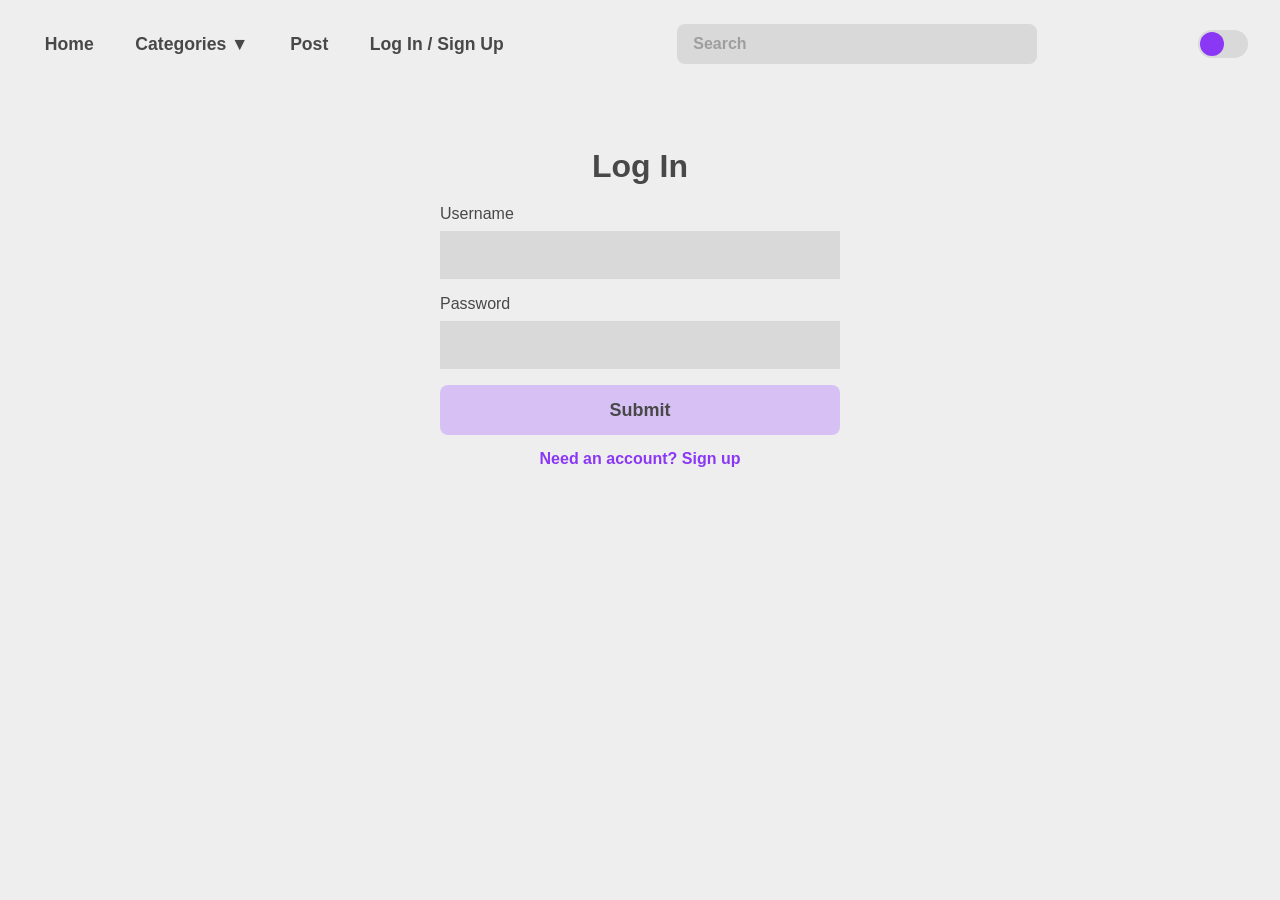
==== account.html @ 222ca173 "Updated so there is an account page and not a placeholder" ====
<!DOCTYPE html>
<html lang="en">
<head>
    <meta charset="UTF-8">
    <meta name="viewport" content="width=device-width, initial-scale=1.0">
    <title>Account - Craigslist</title>
    <link rel="stylesheet" href="css/styles.css">
    <link rel="stylesheet" href="css/form.css">
</head>
<body>
    <script>
        if (localStorage.getItem('theme') === 'dark') {
            document.body.classList.add('dark-mode');
        }
    </script>
    <div data-include="components/header.html"></div>

    <main class="listing-page" style="max-width: 400px; margin-top: 60px;">
        
        <div id="auth-section">
            <h1 id="auth-title" style="text-align: center;">Log In</h1>
            <form id="auth-form">
                <div class="form-group">
                    <label for="username">Username</label>
                    <input type="text" id="username" required>
                </div>
                <div class="form-group">
                    <label for="password">Password</label>
                    <input type="password" id="password" required>
                </div>
                <div class="form-actions" style="flex-direction: column; gap: 15px; margin-top: 10px;">
                    <button type="submit" class="post-btn" style="width: 100%;">Submit</button>
                    <a href="#" id="toggle-auth" style="color: var(--logo-color); font-weight: bold; text-decoration: none; text-align: center;">Need an account? Sign up</a>
                </div>
                <p id="auth-message" style="color: #ff4444; margin-top: 15px; text-align: center; font-weight: bold;"></p>
            </form>
        </div>

        <div id="dashboard-section" style="display: none; text-align: center;">
            <h1 style="margin-bottom: 10px;">Welcome, <span id="display-username" style="color: var(--logo-color);"></span>!</h1>
            <p style="margin-bottom: 30px;">You are currently logged in.</p>
            <div class="form-actions" style="justify-content: center; gap: 20px;">
                <a href="index.html" class="post-btn" style="text-decoration: none;">Return Home</a>
                <button id="logout-btn" class="cancel-btn">Log Out</button>
            </div>
        </div>

    </main>

    <script src="js/HTMLInclude.min.js"></script>
    <script src="js/script.js"></script>
</body>
</html>
---- css/styles.css ----
:root {
--background-color: #EEEEEE;
--secondary-color: #D9D9D9;
--text-color: #484848;
--sidebar-color: #D4D4D4;
--highlight: #D7C1F4;
--image-placehold: #787878;
--logo-color: #8A38F5;
--results-color: #B9B9B9;
}

body.dark-mode {
--background-color: #353535;
--secondary-color: #595959;
--text-color: #D9D9D9;
--sidebar-color: #686868;
--highlight: #79678F;
--image-placehold: #838383;
--logo-color: #8A38F5;
--results-color: #4C4C4C;
}

*{
box-sizing: border-box;
margin: 0;
padding: 0;
font-family: sans-serif;
}

body {
background-color: var(--background-color);
color: var(--text-color);
min-height: 100vh;
display: flex;
flex-direction: column;
transition: background-color 0.3s ease, color 0.3s ease;
}

header {
display: flex;
justify-content: space-between;
align-items: center;
padding: 1.5rem 2rem;
position: relative;
}

.hamburger {
display: flex;
flex-direction: column;
gap: 5px;
background: none;
border: none;
cursor: pointer;
z-index: 100;
}

.hamburger span {
width: 25px;
height: 3px;
background-color: var(--logo-color);
border-radius: 2px;
}

.nav-menu {
display: none;
position: absolute;
top: 70px;
left: 2rem;
background-color: var(--secondary-color);
padding: 1.5rem;
border-radius: 8px;
box-shadow: 0 4px 6px rgba(0,0,0,0.1);
z-index: 99;
}

.nav-menu.active {
display: block;
}

.nav-menu > ul {
list-style: none;
display: flex;
flex-direction: column;
gap: 1rem;
}

.nav-menu a {
text-decoration: none;
color: var(--text-color);
font-weight: bold;
font-size: 1.1rem;
padding: 0.5rem 0.8rem;
border-radius: 6px;
transition: background-color 0.2s ease, color 0.2s ease;
display: inline-block;
}

.nav-menu a:hover {
background-color: var(--highlight);
}

.theme-toggle {
display: flex;
align-items: center;
}

.theme-switch {
display: none;
}

.switch-label {
width: 50px;
height: 28px;
background-color: var(--secondary-color);
border-radius: 14px;
position: relative;
cursor: pointer;
display: flex;
align-items: center;
padding: 2px;
}

.switch-label::after {
content: "";
width: 24px;
height: 24px;
background-color: var(--logo-color);
border-radius: 50%;
position: absolute;
left: 2px;
transition: transform 0.3s ease;
}

.theme-switch:checked + .switch-label::after {
transform: translateX(22px);
}

.center-content {
flex: 1;
display: flex;
flex-direction: column;
align-items: center;
justify-content: center;
padding: 2rem;
max-width: 600px;
margin: 0 auto;
width: 100%;
}

.logo-container {
display: flex;
align-items: center;
gap: 1rem;
margin-bottom: 2rem;
}

.peace-icon {
width: 90px;
height: 90px;
}

.logo-text {
color: var(--logo-color);
font-size: 4rem;
font-family: Georgia, serif;
font-weight: normal;
letter-spacing: 1px;
}

.search-container {
position: relative;
width: 100%;
margin-bottom: 1.5rem;
}

.search-input {
width: 100%;
padding: 1.2rem;
border: none;
border-radius: 8px;
background-color: var(--secondary-color);
color: var(--text-color);
font-size: 1.2rem;
font-weight: bold;
}

.search-input::placeholder {
color: var(--text-color);
opacity: 0.4;
}

.search-input:focus::placeholder {
color: transparent;
}

.dropdown-menu {
display: none;
position: absolute;
top: 100%;
left: 0;
width: 100%;
background-color: var(--secondary-color);
border-radius: 8px;
box-shadow: 0 8px 16px rgba(0,0,0,0.2);
list-style: none;
margin-top: 0.5rem;
overflow: hidden;
z-index: 10;
}

.dropdown-menu.active {
display: block;
}

.nav-dropdown-container {
position: relative;
}

.nav-menu .dropdown-menu {
position: relative;
box-shadow: none;
background-color: var(--background-color);
margin-top: 0.8rem;
width: 100%;
border-radius: 4px;
}

.categories-list {
max-height: 250px;
overflow-y: auto;
}

.nav-menu .categories-list li {
padding: 0;
}

.nav-menu .categories-list li a {
display: block;
padding: 1rem 1.2rem;
font-size: inherit;
border-radius: 0;
}

.nav-menu .categories-list li a:hover {
background-color: transparent;
}

.dropdown-menu li {
padding: 1rem 1.2rem;
cursor: pointer;
color: var(--text-color);
border-bottom: 1px solid var(--background-color);
font-weight: bold;
transition: background-color 0.2s ease;
font-size: 0.95rem;
}

.dropdown-menu li:hover {
background-color: var(--highlight);
}

.dropdown-menu li:last-child {
border-bottom: none;
}

.action-buttons {
display: flex;
flex-direction: column;
align-items: center;
gap: 1rem;
width: 100%;
}

.btn {
background-color: var(--secondary-color);
color: var(--text-color);
border: none;
padding: 1rem 2rem;
border-radius: 8px;
font-size: 1.2rem;
font-weight: bold;
cursor: pointer;
width: auto;
min-width: 200px;
transition: background-color 0.3s ease, color 0.3s ease, transform 0.1s ease;
}

.btn:hover {
background-color: var(--highlight);
color: var(--text-color);
transform: translateY(-2px);
}


.listing-header {
gap: 1rem;
padding: 1rem 1.25rem;
border-bottom: 1px solid var(--secondary-color);
}

.header-left {
display: flex;
align-items: center;
gap: 0.85rem;
}

.brand-link {
display: flex;
align-items: center;
gap: 0.5rem;
text-decoration: none;
}

.peace-icon-sm {
width: 42px;
height: 42px;
flex-shrink: 0;
}

.brand-text-mobile {
color: var(--logo-color);
font-family: Georgia, serif;
font-size: 1.35rem;
}

.brand-text-desktop {
display: none;
color: var(--logo-color);
font-weight: bold;
font-size: 1.8rem;
letter-spacing: 1px;
}

.header-search {
display: none;
margin: 0 1rem;
max-width: 360px;
flex: 1;
}

body.has-hero-search .header-search {
display: none !important;
}

.header-search .search-input {
padding: 0.7rem 1rem;
font-size: 1rem;
}

.listing-container {
width: 100%;
max-width: 1040px;
margin: 0 auto;
padding: 1rem 1.25rem 3rem;
}

.breadcrumb {
font-size: 0.9rem;
margin-bottom: 1rem;
display: flex;
flex-wrap: wrap;
gap: 0.4rem;
align-items: center;
}

.breadcrumb a {
color: var(--text-color);
text-decoration: none;
opacity: 0.85;
}

.breadcrumb a:hover {
text-decoration: underline;
color: var(--text-color);
}

.mobile-title-row {
display: flex;
align-items: center;
gap: 0.85rem;
margin-bottom: 1rem;
}

.btn-reply {
background-color: var(--secondary-color);
color: var(--text-color);
border: none;
border-top: 3px solid var(--image-placehold);
padding: 0.45rem 1.1rem;
font-family: Georgia, serif;
font-size: 0.95rem;
cursor: pointer;
border-radius: 4px;
flex-shrink: 0;
transition: background-color 0.2s ease;
}

.btn-reply:hover {
background-color: var(--highlight);
}

.listing-title-mobile {
font-family: Georgia, serif;
font-size: 1.35rem;
font-weight: bold;
color: var(--text-color);
line-height: 1.2;
}

.listing-title-desktop {
display: none;
}

.listing-grid {
display: flex;
flex-direction: column;
gap: 1.25rem;
}

.gallery-frame {
width: 100%;
background-color: transparent;
}

.main-image-wrapper {
width: 100%;
aspect-ratio: 1 / 1;
background-color: var(--image-placehold);
border-radius: 4px;
overflow: hidden;
}

.main-image-wrapper img {
width: 100%;
height: 100%;
object-fit: cover;
display: block;
}

.gallery-dots {
display: none;
justify-content: center;
gap: 0.5rem;
padding-top: 0.85rem;
}

.dot {
width: 10px;
height: 10px;
border-radius: 50%;
border: none;
background-color: var(--image-placehold);
opacity: 0.45;
cursor: pointer;
transition: opacity 0.2s ease, transform 0.2s ease;
}

.dot.active {
opacity: 1;
background-color: var(--text-color);
transform: scale(1.2);
}

.thumbnail-row {
display: flex;
gap: 0.75rem;
margin-top: 0.75rem;
overflow-x: auto;
}

.thumbnail-btn {
width: 68px;
height: 68px;
padding: 0;
border: 2px solid transparent;
border-radius: 4px;
overflow: hidden;
cursor: pointer;
background-color: var(--image-placehold);
flex-shrink: 0;
transition: border-color 0.2s ease, transform 0.15s ease;
}

.thumbnail-btn.active,
.thumbnail-btn:hover {
border-color: var(--logo-color);
transform: translateY(-2px);
}

.thumbnail-btn img {
width: 100%;
height: 100%;
object-fit: cover;
display: block;
}

.details-column {
display: flex;
flex-direction: column;
gap: 1rem;
}

.post-meta-block {
display: flex;
flex-direction: column;
gap: 0.65rem;
}

.meta-subtitle {
font-weight: bold;
font-size: 1rem;
line-height: 1.4;
}

.meta-badges {
display: flex;
flex-wrap: wrap;
gap: 0.375rem;
}

.badge {
display: inline-flex;
align-items: center;
gap: 0.35rem;
background-color: color-mix(in srgb, var(--secondary-color) 12%, transparent);
color: var(--text-color);
border: 1px solid color-mix(in srgb, var(--secondary-color) 30%, transparent 70%);
padding: 0.15rem 0.5rem;
border-radius: 999px;
font-size: 0.5rem;
font-weight: 600;
line-height: 1.2;
cursor: default;
user-select: none;
}

.desktop-actions {
display: none;
}

.reply-panel {
background-color: var(--secondary-color);
padding: 1rem 1.25rem;
border-radius: 8px;
border-left: 4px solid var(--logo-color);
display: flex;
flex-direction: column;
gap: 0.4rem;
}

.reply-panel[hidden] {
display: none;
}

.reply-panel a {
color: var(--logo-color);
font-weight: bold;
}

/* Results Page and Grid Setup */
.results-page {
width: 100%;
max-width: 1040px;
margin: 0 auto;
padding: 1rem 1.25rem 3rem;
}

.item-listings {
list-style: none;
display: grid;
grid-template-columns: repeat(2, 1fr); /* 2 Columns on mobile */
gap: 1.5rem 0.75rem;
}

.item {
display: flex;
flex-direction: column;
align-items: flex-start;
gap: 0.5rem;
background-color: transparent;
border: none;
padding: 0;
cursor: pointer;
transition: transform 0.2s ease;
}

.item:hover {
transform: translateY(-2px);
}

.item-image-wrapper {
width: 100%;
aspect-ratio: 1 / 1;
border-radius: 8px;
overflow: hidden;
background-color: var(--secondary-color);
}

.item-image-wrapper img {
width: 100%;
height: 100%;
object-fit: cover;
display: block;
}

.item-info, .item-details {
display: flex;
flex-direction: column;
align-items: flex-start;
text-align: left;
gap: 2px;
padding: 0 0.25rem;
width: 100%;
}

.price, .item-info .price {
font-weight: 800;
font-size: 1.1rem;
color: var(--text-color);
}

.item-title, .item-info .item-title {
font-size: 0.95rem;
font-weight: 600;
color: var(--text-color);
display: -webkit-box;
line-clamp: 2;
-webkit-line-clamp: 2;
-webkit-box-orient: vertical;
overflow: hidden;
text-overflow: ellipsis;
line-height: 1.3;
}

.item-desc {
font-size: 0.85rem;
color: #666666;
}

.item-location, .item-info .item-location {
font-size: 0.8rem;
color: var(--text-color);
opacity: 0.75;
}

/* Auto-complete Dropdown row styling */
.dropdown-item-row {
display: flex;
justify-content: space-between;
align-items: center;
gap: 0.75rem;
}

.dropdown-item-main {
display: flex;
flex-direction: column;
gap: 2px;
}

.dropdown-item-category {
font-size: 0.75rem;
opacity: 0.75;
font-weight: normal;
}

.dropdown-item-price {
color: var(--logo-color);
font-weight: 800;
font-size: 0.9rem;
flex-shrink: 0;
}

.no-results-message {
padding: 1.5rem;
background-color: var(--secondary-color);
border-radius: 8px;
text-align: center;
font-weight: bold;
margin-top: 1rem;
}

/* Loading State Overlay */
.loading-overlay {
position: fixed;
top: 0;
left: 0;
width: 100%;
height: 100%;
background-color: rgba(0, 0, 0, 0.3);
display: flex;
justify-content: center;
align-items: center;
z-index: 1000;
animation: loadingFade 0.2s ease;
}

.loading-box {
background-color: var(--background-color);
color: var(--text-color);
padding: 30px 40px;
border-radius: 8px;
text-align: center;
}

.loading-spinner {
width: 40px;
height: 40px;
border: 4px solid var(--secondary-color);
border-top: 4px solid var(--logo-color);
border-radius: 50%;
margin: 0 auto 15px;
animation: loadingSpin 0.8s linear infinite;
}

.remove-img-btn {
    position: absolute;
    top: -6px;
    right: -6px;
    background-color: var(--image-placehold); 
    color: white;
    border: none;
    border-radius: 50%;
    width: 22px;
    height: 22px;
    cursor: pointer;
    font-size: 12px;
    font-weight: bold;
    display: flex;
    align-items: center;
    justify-content: center;
    box-shadow: 0 2px 4px rgba(0,0,0,0.2);
    transition: background-color 0.2s ease, transform 0.2s ease;
    z-index: 5;
}

.remove-img-btn:hover {
    background-color: #ff4444; 
    transform: scale(1.1);
}


@keyframes loadingSpin {
from { transform: rotate(0deg); }
to { transform: rotate(360deg); }
}

@keyframes loadingFade {
from { opacity: 0; }
to { opacity: 1; }
}

.post-btn:disabled {
opacity: 0.6;
cursor: wait;
}

@media (prefers-reduced-motion: reduce) {
.loading-overlay,
.loading-spinner {
animation: none;
}
}

/* Desktop Media Queries */
@media (min-width: 768px) {
.hamburger { display: none; }

.nav-menu {
    display: block;
    position: static;
    background: none;
    box-shadow: none;
    padding: 0;
}

.nav-menu > ul {
    flex-direction: row;
    gap: 1rem; 
    align-items: center;
}

.nav-menu .dropdown-menu {
    position: absolute;
    width: 220px;
    box-shadow: 0 8px 16px rgba(0,0,0,0.2);
    background-color: var(--secondary-color);
}

.action-buttons {
    flex-direction: row;
    justify-content: center;
}

.btn {
    width: auto;
}

.listing-header { padding: 1.25rem 2rem; }
.brand-text-mobile { display: none; }
.brand-text-desktop { display: inline; }
.header-search { display: block; }
.mobile-title-row { display: none; }

.listing-grid {
    display: grid;
    grid-template-columns: minmax(280px, 380px) 1fr;
    gap: 2.5rem;
    align-items: start;
}

.gallery-frame {
    background-color: var(--secondary-color);
    padding: 1.5rem 1.5rem 1rem;
    border-radius: 4px;
}

.gallery-dots { display: flex; }

.listing-title-desktop {
    display: block;
    font-family: sans-serif;
    font-size: 2.75rem;
    font-weight: 800;
    line-height: 1.08;
    color: var(--text-color);
    margin-bottom: 0.25rem;
}

.listing-description {
    font-family: sans-serif;
    font-weight: 450;
    font-size: 1rem;
    max-width: 540px;
}

.desktop-actions {
    display: flex;
    gap: 1rem;
    margin-top: 0.5rem;
    max-width: 420px;
}

.desktop-actions .btn {
    width: auto;
    flex: 1;
    padding: 0.85rem 1.25rem;
    font-size: 1rem;
}

.btn-primary-reply { background-color: var(--highlight); }
.btn-secondary.saved { background-color: var(--highlight); }

.item-listings {
    grid-template-columns: repeat(auto-fill, minmax(200px, 1fr));
    gap: 2rem 1.5rem;
}


}
---- css/form.css ----
/* Create Listing Page */

.listing-header {
    display: flex;
    align-items: center;
    gap: 20px;
    padding: 20px 30px;
}

/* Craigslist Logo */

.listing-logo {
    display: flex;
    align-items: center;
    gap: 5px;
    color: var(--logo-color);
    text-decoration: none;
    font-size: 30px;
    font-weight: bold;
    flex-shrink: 0;
}

.listing-logo .peace-icon {
    width: 55px;
    height: 55px;
}

/* Header Search */

.listing-search {
    flex: 1;
    min-width: 0;
    width: auto;
    margin-bottom: 0;
}

.listing-search .search-input {
    width: 100%;
    padding: 16px;
    font-size: 18px;
}

/* Main Form */

.listing-page {
    width: calc(100% - 32px);
    max-width: 560px;
    margin: 45px auto;
    padding-bottom: 40px;
}

.listing-page h1 {
    font-size: 32px;
    margin-bottom: 20px;
    font-weight: bold;
}

/* Form Fields */

.form-group {
    display: flex;
    flex-direction: column;
    gap: 8px;
    margin-bottom: 16px;
}

.form-group label {
    font-size: 16px;
}

.form-group input,
.form-group select,
.form-group textarea {
    width: 100%;
    min-width: 0;
    padding: 15px 12px;
    border: none;
    border-radius: 0;
    background-color: var(--secondary-color);
    color: var(--text-color);
    font-family: inherit;
    font-size: 16px;
}

.form-group input::placeholder,
.form-group textarea::placeholder {
    color: var(--text-color);
    opacity: 0.8;
}

.form-group textarea {
    min-height: 120px;
    resize: vertical;
}

/* Category and Price */

.form-row {
    display: flex;
    gap: 20px;
}

.form-row .form-group {
    flex: 1;
    min-width: 0;
}

/* Add Photos */

.photo-container {
    display: flex;
    gap: 12px;
    flex-wrap: wrap;
}

.photo-box {
    width: 85px;
    height: 85px;
    display: flex;
    justify-content: center;
    align-items: center;
    background-color: var(--secondary-color);
    border: 1px solid var(--text-color);
    border-radius: 6px;
    font-size: 26px;
    font-weight: bold;
    cursor: pointer;
}

.photo-box:hover {
    background-color: var(--highlight);
}

/* Cancel and Post Listing Buttons */

.form-actions {
    display: flex;
    justify-content: space-between;
    align-items: center;
    gap: 20px;
    margin-top: 24px;
}

.cancel-btn,
.post-btn {
    display: flex;
    justify-content: center;
    align-items: center;
    min-height: 50px;
    min-width: 145px;
    padding: 12px 20px;
    border: none;
    border-radius: 8px;
    font-size: 18px;
    font-weight: bold;
    text-decoration: none;
    cursor: pointer;
    transition: background-color 0.2s ease,
                transform 0.2s ease;
}

.cancel-btn {
    background-color: var(--image-placehold);
    color: white;
}

.post-btn {
    background-color: var(--highlight);
    color: var(--text-color);
}

.cancel-btn:hover,
.post-btn:hover {
    filter: brightness(0.9);
    transform: translateY(-2px);
}

.cancel-btn:active,
.post-btn:active {
    transform: scale(0.97);
}

#form-message {
    margin-top: 18px;
    color: var(--logo-color);
    font-weight: bold;
}

#photo-message {
    font-size: 14px;
}

/* Active Navigation Link */

.listing-header .nav-menu a[aria-current="page"] {
    background-color: var(--highlight);
}

/* Mobile Layout */

@media (max-width: 959px) {

    .listing-header {
        flex-wrap: wrap;
        gap: 12px;
        padding: 16px;
    }

    .listing-header .hamburger {
        display: flex;
    }

    .listing-header .nav-menu {
        display: none;
        position: absolute;
        top: 75px;
        left: 16px;
        padding: 16px;
        background-color: var(--secondary-color);
    }

    .listing-header .nav-menu.active {
        display: block;
    }

    .listing-header .nav-menu > ul {
        flex-direction: column;
        align-items: flex-start;
    }

    .listing-logo {
        margin-right: auto;
        font-size: 26px;
    }

    .listing-logo .peace-icon {
        width: 42px;
        height: 42px;
    }

    .listing-search {
        order: 5;
        flex: 0 0 100%;
    }

    .listing-page {
        margin-top: 24px;
    }

    .listing-page h1 {
        font-size: 26px;
    }

    .form-row {
        flex-direction: column;
        gap: 0;
    }

    .cancel-btn,
    .post-btn {
        min-width: 0;
        flex: 1;
        font-size: 16px;
    }

    .photo-box {
        width: 75px;
        height: 75px;
    }
}
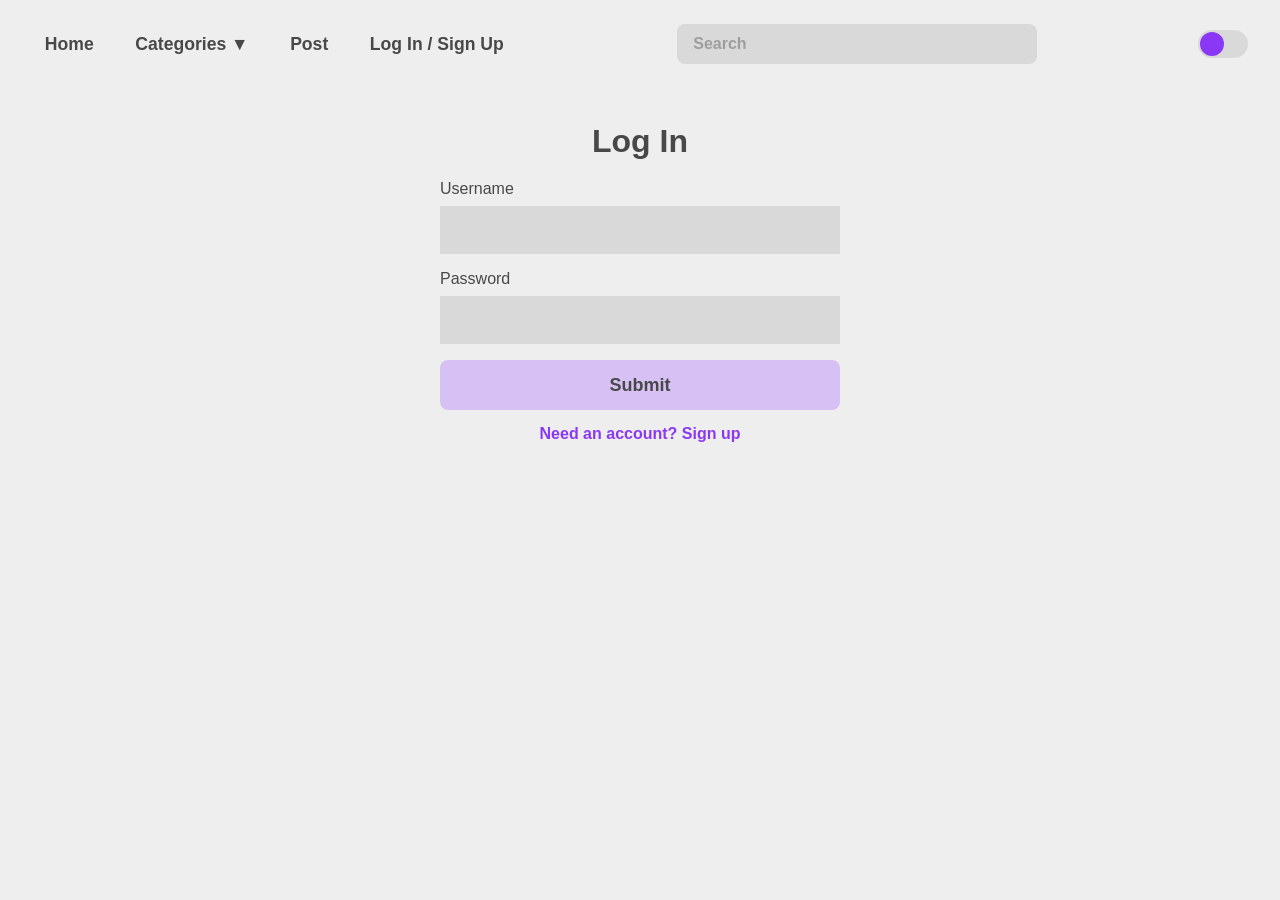
==== commit be0994d7: "Account details section" ====
--- a/account.html
+++ b/account.html
@@ -15,7 +15,7 @@
     </script>
     <div data-include="components/header.html"></div>
 
-    <main class="listing-page" style="max-width: 400px; margin-top: 60px;">
+    <main class="listing-page account-page">
         
         <div id="auth-section">
             <h1 id="auth-title" style="text-align: center;">Log In</h1>
@@ -36,14 +36,116 @@
             </form>
         </div>
 
-        <div id="dashboard-section" style="display: none; text-align: center;">
-            <h1 style="margin-bottom: 10px;">Welcome, <span id="display-username" style="color: var(--logo-color);"></span>!</h1>
-            <p style="margin-bottom: 30px;">You are currently logged in.</p>
-            <div class="form-actions" style="justify-content: center; gap: 20px;">
-                <a href="index.html" class="post-btn" style="text-decoration: none;">Return Home</a>
-                <button id="logout-btn" class="cancel-btn">Log Out</button>
-            </div>
+<!-- Account Dashboard -->
+<div id="dashboard-section" style="display: none;">
+
+    <div class="account-heading">
+        <h1>My Account</h1>
+        <p>Welcome, <span id="display-username"></span>!</p>
+    </div>
+
+    <div class="account-layout">
+
+        <!-- Account Menu -->
+        <nav class="account-menu" aria-label="Account menu">
+            <button type="button" class="account-tab active"
+                data-panel="listings-panel">My Listings</button>
+
+            <button type="button" class="account-tab"
+                data-panel="favorites-panel">Favorites</button>
+
+            <button type="button" class="account-tab"
+                data-panel="details-panel">Account Details</button>
+
+            <button type="button" class="account-tab"
+                data-panel="settings-panel">Settings</button>
+
+            <a href="formPage.html" class="account-link">
+                + Create Listing
+            </a>
+
+            <button type="button" id="logout-btn"
+                class="account-tab">Log Out</button>
+        </nav>
+
+        <!-- Right Side of the Account Page -->
+        <div class="account-content">
+
+            <!-- My Listings -->
+            <section id="listings-panel" class="account-panel">
+                <h2>My Listings</h2>
+                <p>View the items you have posted.</p>
+                <div id="my-listings"></div>
+            </section>
+
+            <!-- Favorites -->
+            <section id="favorites-panel" class="account-panel" hidden>
+                <h2>Favorites</h2>
+                <p>Items you have saved for later.</p>
+                <div id="my-favorites"></div>
+            </section>
+
+            <!-- Account Details -->
+            <section id="details-panel" class="account-panel" hidden>
+                <h2>Account Details</h2>
+                <p>Update your account information below.</p>
+
+                <!-- We check these fields with JavaScript -->
+                <form id="account-details-form" novalidate>
+
+                    <div class="form-group">
+                        <label for="profile-name">Full Name *</label>
+                        <input type="text" id="profile-name"
+                            placeholder="Enter your full name"
+                            aria-describedby="profile-name-feedback"
+                            required>
+                        <p id="profile-name-feedback"
+                            class="account-feedback"></p>
+                    </div>
+
+                    <div class="form-group">
+                        <label for="profile-email">Email *</label>
+                        <input type="email" id="profile-email"
+                            placeholder="name@example.com"
+                            aria-describedby="profile-email-feedback"
+                            required>
+                        <p id="profile-email-feedback"
+                            class="account-feedback"></p>
+                    </div>
+
+                    <div class="form-group">
+                        <label for="profile-phone">Phone Number *</label>
+                        <input type="tel" id="profile-phone"
+                            placeholder="555-123-4567"
+                            aria-describedby="profile-phone-feedback"
+                            required>
+                        <p id="profile-phone-feedback"
+                            class="account-feedback"></p>
+                    </div>
+
+                    <button type="submit" class="post-btn">
+                        Save Changes
+                    </button>
+
+                    <p id="details-message" role="status"></p>
+                </form>
+            </section>
+
+            <!-- Settings -->
+            <section id="settings-panel" class="account-panel" hidden>
+                <h2>Settings</h2>
+                <p>Change how the website looks.</p>
+
+                <label class="account-setting-label">
+                    <input type="checkbox" id="account-dark-mode">
+                    Enable Dark Mode
+                </label>
+            </section>
+
         </div>
+    </div>
+</div>
+
 
     </main>
 
--- a/css/form.css
+++ b/css/form.css
@@ -269,3 +269,192 @@
         height: 75px;
     }
 }
+
+
+/* Account Dashboard */
+
+.account-page {
+    max-width: 1000px;
+    width: calc(100% - 32px);
+    margin: 35px auto;
+}
+
+/* Keep the login form smaller */
+#auth-section {
+    max-width: 400px;
+    margin: 0 auto;
+}
+
+.account-heading {
+    margin-bottom: 25px;
+}
+
+.account-heading p {
+    margin-top: 8px;
+}
+
+/* Account menu on the left */
+.account-layout {
+    display: grid;
+    grid-template-columns: 220px minmax(0, 1fr);
+    gap: 25px;
+}
+
+.account-menu {
+    display: flex;
+    flex-direction: column;
+    gap: 10px;
+}
+
+.account-tab,
+.account-link {
+    width: 100%;
+    padding: 15px;
+    background-color: var(--secondary-color);
+    color: var(--text-color);
+    border: none;
+    border-radius: 8px;
+    text-align: left;
+    text-decoration: none;
+    font-size: 16px;
+    cursor: pointer;
+    transition: background-color 0.2s ease;
+}
+
+.account-tab:hover,
+.account-link:hover,
+.account-tab.active {
+    background-color: var(--highlight);
+}
+
+/* Content area */
+.account-content {
+    min-width: 0;
+}
+
+.account-panel {
+    background-color: var(--secondary-color);
+    border-radius: 8px;
+    padding: 25px;
+}
+
+.account-panel[hidden] {
+    display: none;
+}
+
+.account-panel h2 {
+    margin-bottom: 10px;
+}
+
+.account-panel > p {
+    margin-bottom: 20px;
+}
+
+/* Listings and favorites */
+.account-item {
+    background-color: var(--background-color);
+    border-radius: 8px;
+    padding: 15px;
+    margin-top: 12px;
+}
+
+.account-item p {
+    margin: 8px 0;
+}
+
+.account-item a {
+    color: var(--logo-color);
+    font-weight: bold;
+}
+
+.account-remove {
+    margin-left: 15px;
+    padding: 8px 12px;
+    border: none;
+    border-radius: 6px;
+    background-color: var(--image-placehold);
+    color: white;
+    cursor: pointer;
+}
+
+/* Account Details Form */
+
+#account-details-form {
+    margin-top: 20px;
+}
+
+#account-details-form input {
+    background-color: var(--background-color);
+    color: var(--text-color);
+    border: 2px solid transparent;
+    border-radius: 6px;
+}
+
+/* Error state */
+#account-details-form input.invalid {
+    border-color: #D93025;
+}
+
+/* Correct input state */
+#account-details-form input.valid {
+    border-color: #188038;
+}
+
+/* Messages below each field */
+.account-feedback {
+    font-size: 14px;
+    min-height: 18px;
+}
+
+.account-feedback.error {
+    color: #B42318;
+}
+
+.account-feedback.success {
+    color: #166534;
+}
+
+body.dark-mode .account-feedback.error {
+    color: #FF9999;
+}
+
+body.dark-mode .account-feedback.success {
+    color: #86EFAC;
+}
+
+#details-message {
+    margin-top: 15px;
+    font-weight: bold;
+    color: var(--logo-color);
+}
+
+.account-setting-label {
+    display: flex;
+    align-items: center;
+    gap: 10px;
+    margin-top: 20px;
+}
+
+/* Mobile layout */
+@media (max-width: 767px) {
+    .account-layout {
+        grid-template-columns: 1fr;
+        gap: 20px;
+    }
+
+    .account-menu {
+        display: grid;
+        grid-template-columns: 1fr 1fr;
+    }
+
+    .account-tab,
+    .account-link {
+        font-size: 14px;
+        padding: 12px;
+    }
+
+    .account-panel {
+        padding: 18px;
+    }
+}
+
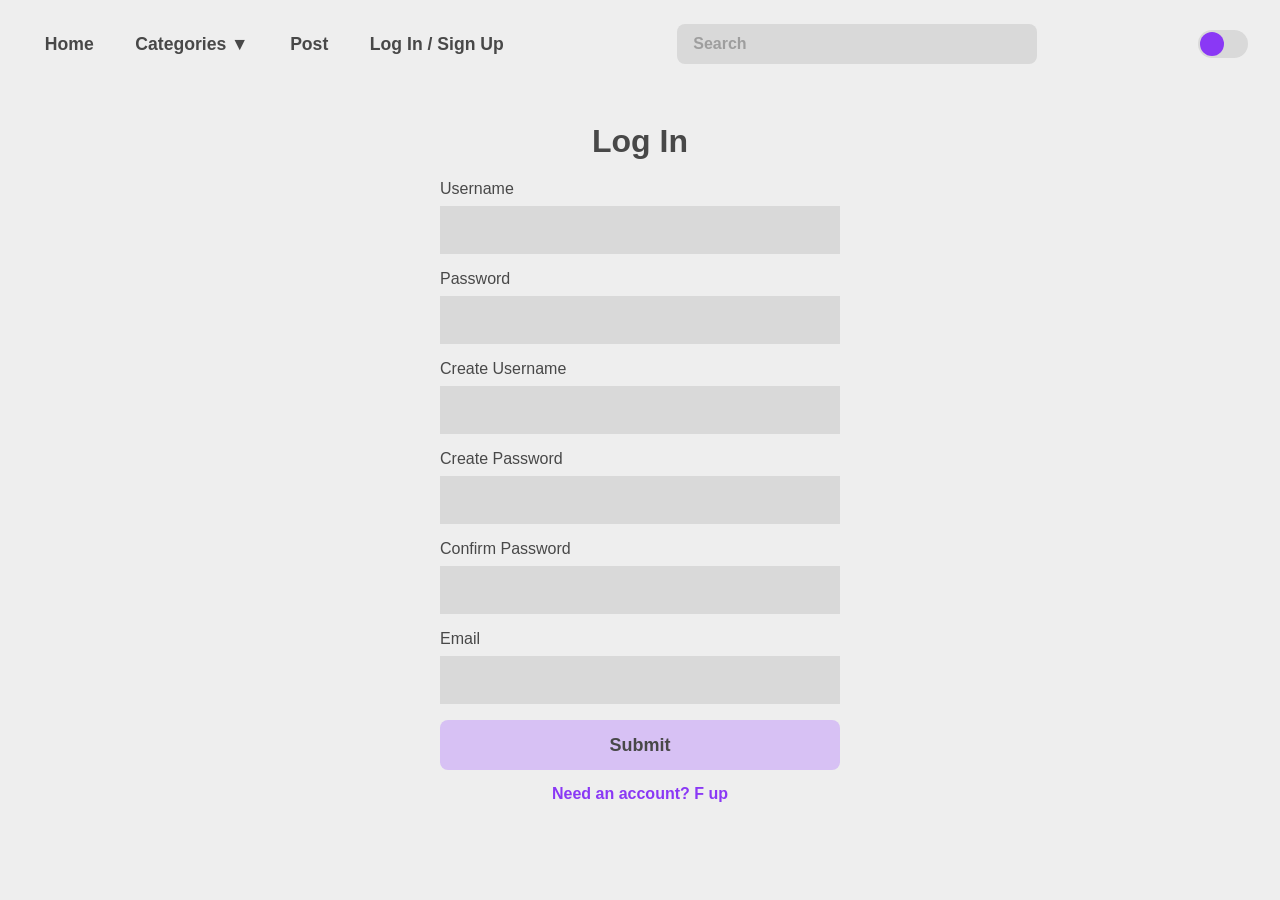
==== commit f8fd726a: "Update account.html" ====
--- a/account.html
+++ b/account.html
@@ -20,17 +20,35 @@
         <div id="auth-section">
             <h1 id="auth-title" style="text-align: center;">Log In</h1>
             <form id="auth-form">
-                <div class="form-group">
+                <div class="form-group login-only">
                     <label for="username">Username</label>
                     <input type="text" id="username" required>
                 </div>
-                <div class="form-group">
+                <div class="form-group login-only">
                     <label for="password">Password</label>
                     <input type="password" id="password" required>
                 </div>
+                <div class="form-group signup-only">
+                    <label for="signup-username"> Create Username</label>
+                    <input type="text" id="signup-username" required>
+                </div>
+                <div class="form-group signup-only">
+                    <label for="signup-password">Create Password</label>
+                    <input type="password" id="signup-password" required>
+                </div>
+                <div class="form-group signup-only">
+                    <label for="signup-confirm-password">Confirm Password</label>
+                    <input type="password" id="signup-confirm-password" required>
+                </div>
+                <div class="form-group signup-only">
+                    <label for="signup-email">Email</label>
+                    <input type="email" id="signup-email" required>
+                </div>
+
+
                 <div class="form-actions" style="flex-direction: column; gap: 15px; margin-top: 10px;">
                     <button type="submit" class="post-btn" style="width: 100%;">Submit</button>
-                    <a href="#" id="toggle-auth" style="color: var(--logo-color); font-weight: bold; text-decoration: none; text-align: center;">Need an account? Sign up</a>
+                    <a href="#" id="toggle-auth" style="color: var(--logo-color); font-weight: bold; text-decoration: none; text-align: center;">Need an account? F up</a>
                 </div>
                 <p id="auth-message" style="color: #ff4444; margin-top: 15px; text-align: center; font-weight: bold;"></p>
             </form>
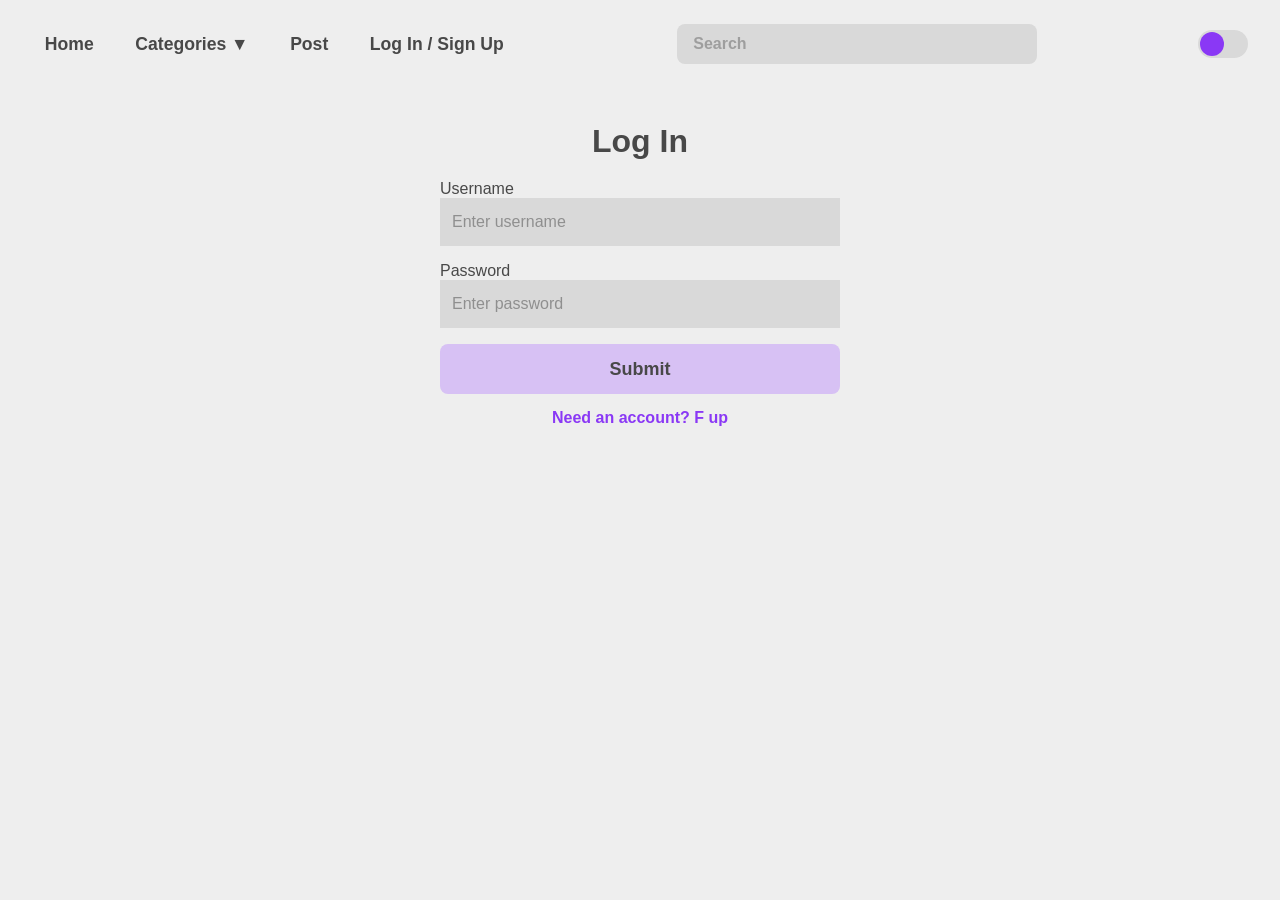
==== commit 9e499850: "placeholder added" ====
--- a/account.html
+++ b/account.html
@@ -21,28 +21,29 @@
             <h1 id="auth-title" style="text-align: center;">Log In</h1>
             <form id="auth-form">
                 <div class="form-group login-only">
-                    <label for="username">Username</label>
-                    <input type="text" id="username" required>
+                    <label for="username" >Username</label>
+                    <input type="text" id="username" placeholder="Enter username" required>
                 </div>
                 <div class="form-group login-only">
                     <label for="password">Password</label>
-                    <input type="password" id="password" required>
+                    <input type="password" id="password" placeholder="Enter password" required>
                 </div>
                 <div class="form-group signup-only">
                     <label for="signup-username"> Create Username</label>
-                    <input type="text" id="signup-username" required>
+                    
+                    <input type="text" id="signup-username" placeholder="Enter username"required>
                 </div>
                 <div class="form-group signup-only">
                     <label for="signup-password">Create Password</label>
-                    <input type="password" id="signup-password" required>
+                    <input type="password" id="signup-password" placeholder="Enter password"required>
                 </div>
                 <div class="form-group signup-only">
                     <label for="signup-confirm-password">Confirm Password</label>
-                    <input type="password" id="signup-confirm-password" required>
+                    <input type="password" id="signup-confirm-password" placeholder="Confirm password"required>
                 </div>
                 <div class="form-group signup-only">
                     <label for="signup-email">Email</label>
-                    <input type="email" id="signup-email" required>
+                    <input type="email" id="signup-email" placeholder="Enter email"required>
                 </div>
 
 
--- a/css/styles.css
+++ b/css/styles.css
@@ -332,7 +332,7 @@
 }
 
 .header-search {
-display: none;
+display: block;
 margin: 0 1rem;
 max-width: 360px;
 flex: 1;
--- a/css/form.css
+++ b/css/form.css
@@ -86,7 +86,7 @@
 .form-group input::placeholder,
 .form-group textarea::placeholder {
     color: var(--text-color);
-    opacity: 0.8;
+    opacity: 0.5;
 }
 
 .form-group textarea {
@@ -130,6 +130,7 @@
 
 .photo-box:hover {
     background-color: var(--highlight);
+   
 }
 
 /* Cancel and Post Listing Buttons */
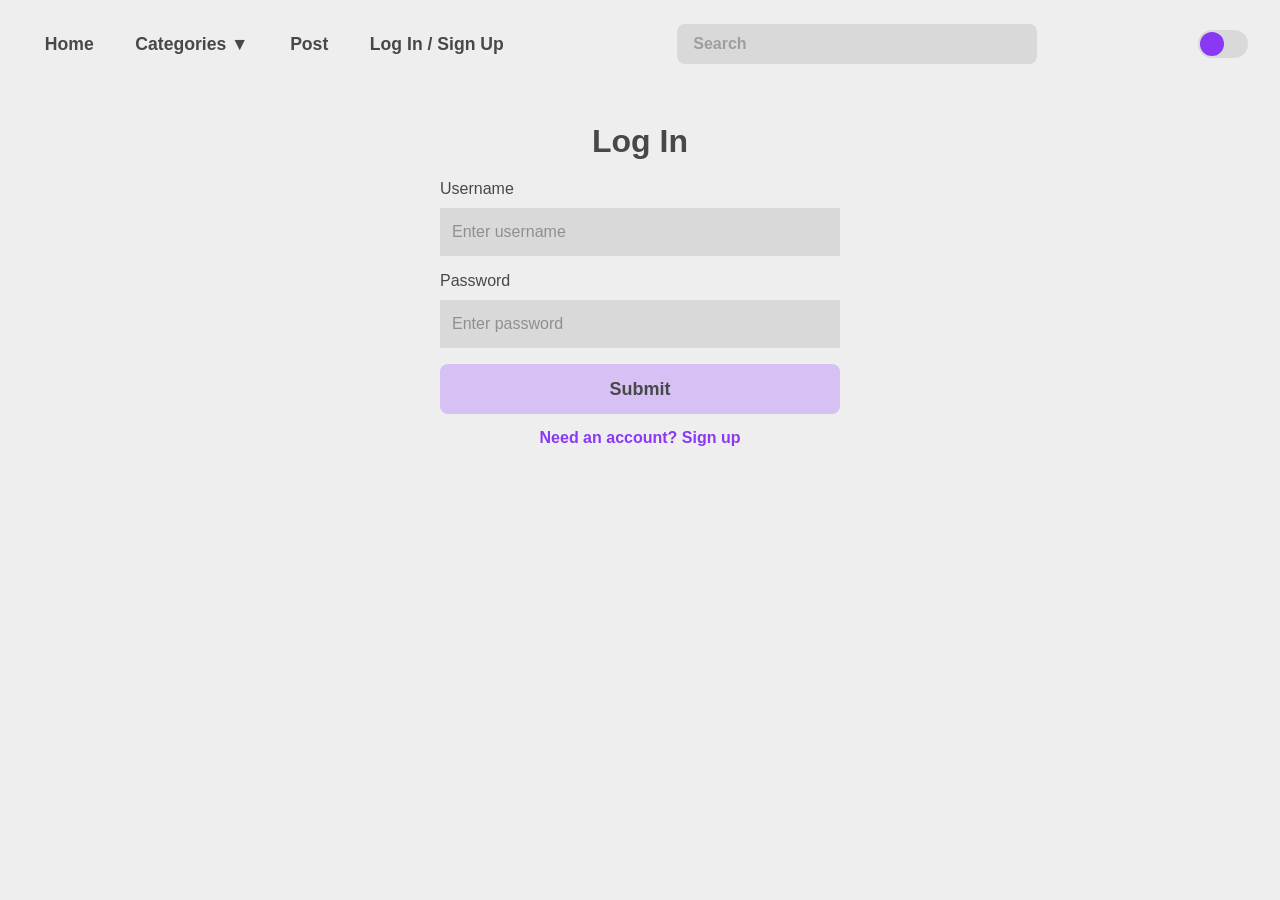
==== commit 8e4ae463: "pics" ====
--- a/account.html
+++ b/account.html
@@ -42,14 +42,14 @@
                     <input type="password" id="signup-confirm-password" placeholder="Confirm password"required>
                 </div>
                 <div class="form-group signup-only">
-                    <label for="signup-email">Email</label>
+                    <label for="signup-email">Enter Email</label>
                     <input type="email" id="signup-email" placeholder="Enter email"required>
                 </div>
 
 
                 <div class="form-actions" style="flex-direction: column; gap: 15px; margin-top: 10px;">
                     <button type="submit" class="post-btn" style="width: 100%;">Submit</button>
-                    <a href="#" id="toggle-auth" style="color: var(--logo-color); font-weight: bold; text-decoration: none; text-align: center;">Need an account? F up</a>
+                    <a href="#" id="toggle-auth" style="color: var(--logo-color); font-weight: bold; text-decoration: none; text-align: center;">Need an account? Sign up</a>
                 </div>
                 <p id="auth-message" style="color: #ff4444; margin-top: 15px; text-align: center; font-weight: bold;"></p>
             </form>
--- a/css/styles.css
+++ b/css/styles.css
@@ -677,6 +677,41 @@
 text-align: center;
 font-weight: bold;
 margin-top: 1rem;
+}
+
+/* Classic Search Autocomplete Row Styling */
+.dropdown-menu li.autocomplete-row {
+    display: flex;
+    align-items: center;
+    gap: 0.75rem;
+    padding: 0.65rem 1.1rem;
+    border-bottom: none;
+    font-weight: 700;
+    font-size: 0.98rem;
+}
+
+.dropdown-menu li.autocomplete-row:hover,
+.dropdown-menu li.autocomplete-row.keyboard-active {
+    background-color: var(--highlight);
+}
+
+.autocomplete-icon {
+    font-size: 0.85rem;
+    opacity: 0.55;
+    flex-shrink: 0;
+}
+
+/**
+ * Styles for the text content of the autocomplete row
+ */
+.autocomplete-text {
+    color: var(--text-color);
+    font-weight: 700;
+}
+
+.autocomplete-match {
+    font-weight: 400;
+    color: var(--logo-color);
 }
 
 /* Loading State Overlay */
--- a/css/form.css
+++ b/css/form.css
@@ -377,6 +377,11 @@
     color: white;
     cursor: pointer;
 }
+/*Login/signup pages*/
+.form-group label{
+    display: block;
+    margin-bottom: 10px;
+}
 
 /* Account Details Form */
 
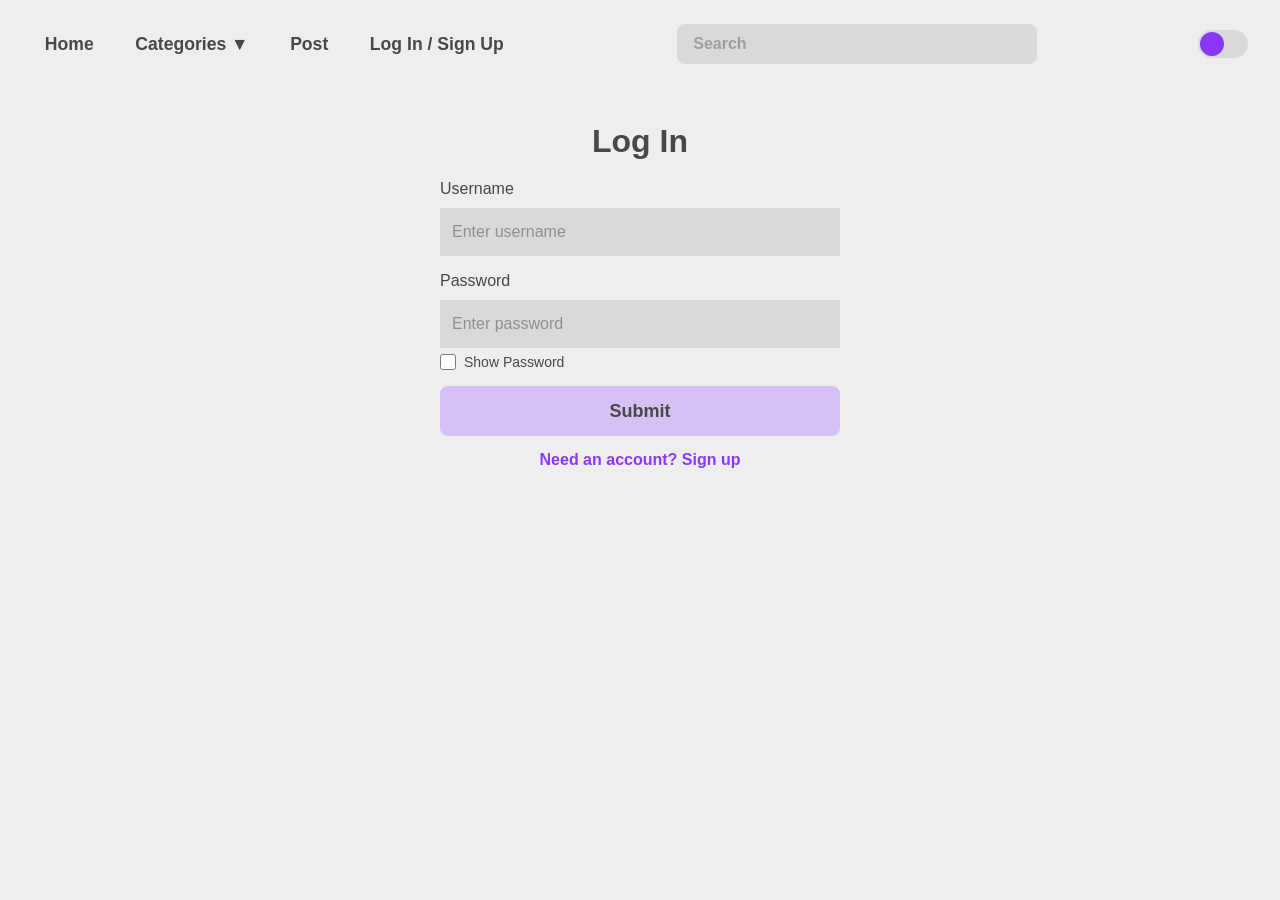
==== commit 0a69de7f: "Password Strength Checker" ====
--- a/account.html
+++ b/account.html
@@ -24,23 +24,68 @@
                     <label for="username" >Username</label>
                     <input type="text" id="username" placeholder="Enter username" required>
                 </div>
-                <div class="form-group login-only">
-                    <label for="password">Password</label>
-                    <input type="password" id="password" placeholder="Enter password" required>
-                </div>
+                
+<!-- Login Password -->
+<div class="form-group login-only">
+    <label for="password">Password</label>
+    <input type="password" id="password"
+        placeholder="Enter password" required>
+
+    <!-- Show or hide login password -->
+    <label class="show-password-option">
+        <input type="checkbox" id="show-login-password">
+        <span>Show Password</span>
+    </label>
+</div>
+
                 <div class="form-group signup-only">
                     <label for="signup-username"> Create Username</label>
                     
                     <input type="text" id="signup-username" placeholder="Enter username"required>
                 </div>
-                <div class="form-group signup-only">
-                    <label for="signup-password">Create Password</label>
-                    <input type="password" id="signup-password" placeholder="Enter password"required>
-                </div>
-                <div class="form-group signup-only">
-                    <label for="signup-confirm-password">Confirm Password</label>
-                    <input type="password" id="signup-confirm-password" placeholder="Confirm password"required>
-                </div>
+                
+<!-- Create Password -->
+<div class="form-group signup-only">
+    <label for="signup-password">Create Password</label>
+    <input type="password" id="signup-password"
+        placeholder="Enter password"
+        autocomplete="new-password"
+        aria-describedby="signup-strength-message"
+        required>
+
+    <!-- Password strength checker -->
+    <div class="signup-strength">
+        <div class="signup-strength-bar"
+            id="signup-strength-meter"
+            role="progressbar"
+            aria-label="Password strength"
+            aria-valuemin="0"
+            aria-valuemax="4"
+            aria-valuenow="0">
+
+            <div id="signup-strength-fill"></div>
+        </div>
+
+        <p id="signup-strength-message" aria-live="polite">
+            Use at least 8 characters.
+        </p>
+    </div>
+</div>
+          
+<!-- Confirm Password -->
+<div class="form-group signup-only">
+    <label for="signup-confirm-password">Confirm Password</label>
+
+    <input type="password" id="signup-confirm-password"
+        placeholder="Confirm password" required>
+
+    <!-- Show or hide both signup passwords -->
+    <label class="show-password-option">
+        <input type="checkbox" id="show-signup-passwords">
+        <span>Show Passwords</span>
+    </label>
+</div>
+
                 <div class="form-group signup-only">
                     <label for="signup-email">Enter Email</label>
                     <input type="email" id="signup-email" placeholder="Enter email"required>
--- a/css/styles.css
+++ b/css/styles.css
@@ -773,6 +773,30 @@
     transform: scale(1.1);
 }
 
+#upload-trigger-box {
+    display: flex;
+    justify-content: center;
+    align-items: center;
+    border: 2px dashed var(--image-placehold); 
+    font-size: 2rem; 
+    cursor: pointer;
+}
+
+#upload-trigger-box:hover {
+    border-color: var(--logo-color);
+    color: var(--logo-color);
+}
+
+input, select, textarea {
+    border: 1px solid var(--image-placehold); 
+    border-radius: 4px;
+    outline: none; 
+}
+
+input:focus, select:focus, textarea:focus {
+    border-color: var(--logo-color); 
+    box-shadow: 0 0 5px color-mix(in srgb, var(--logo-color) 30%, transparent); 
+}
 
 @keyframes loadingSpin {
 from { transform: rotate(0deg); }
--- a/css/form.css
+++ b/css/form.css
@@ -464,3 +464,93 @@
     }
 }
 
+/* Sign Up Password Strength */
+
+.signup-strength {
+    margin-top: 8px;
+}
+
+.signup-strength-bar {
+    width: 100%;
+    height: 8px;
+    background-color: var(--secondary-color);
+    border-radius: 8px;
+    overflow: hidden;
+}
+
+/* Bar fills up as the password gets stronger */
+#signup-strength-fill {
+    width: 0%;
+    height: 100%;
+    background-color: #D93025;
+    transition: width 0.2s ease, background-color 0.2s ease;
+}
+
+#signup-strength-message {
+    margin-top: 8px;
+    font-size: 14px;
+    color: var(--text-color);
+}
+
+/* Different strength colors */
+#signup-strength-fill[data-level="1"] {
+    background-color: #D93025;
+}
+
+#signup-strength-fill[data-level="2"] {
+    background-color: #B87300;
+}
+
+#signup-strength-fill[data-level="3"] {
+    background-color: #2778B6;
+}
+
+#signup-strength-fill[data-level="4"] {
+    background-color: #188038;
+}
+
+/* Red border for passwords that are too short */
+#signup-password.signup-invalid {
+    outline: 2px solid #D93025;
+}
+
+@media (prefers-reduced-motion: reduce) {
+    #signup-strength-fill {
+        transition: none;
+    }
+}
+
+/* Show Password Checkbox */
+
+#auth-form .show-password-option {
+    display: flex;
+    flex-direction: row;
+    align-items: center;
+    gap: 8px;
+    margin-top: 6px;
+    font-size: 14px;
+    font-weight: normal;
+    color: var(--text-color);
+    cursor: pointer;
+}
+
+#auth-form .show-password-option input[type="checkbox"] {
+    width: 16px;
+    height: 16px;
+    flex-shrink: 0;
+    margin: 0;
+    padding: 0;
+    accent-color: var(--logo-color);
+}
+
+
+/* Highlight signup password until it is strong */
+#signup-password.signup-invalid {
+    outline: 2px solid #D93025;
+}
+
+#signup-password.signup-valid {
+    outline: 2px solid #188038;
+}
+
+
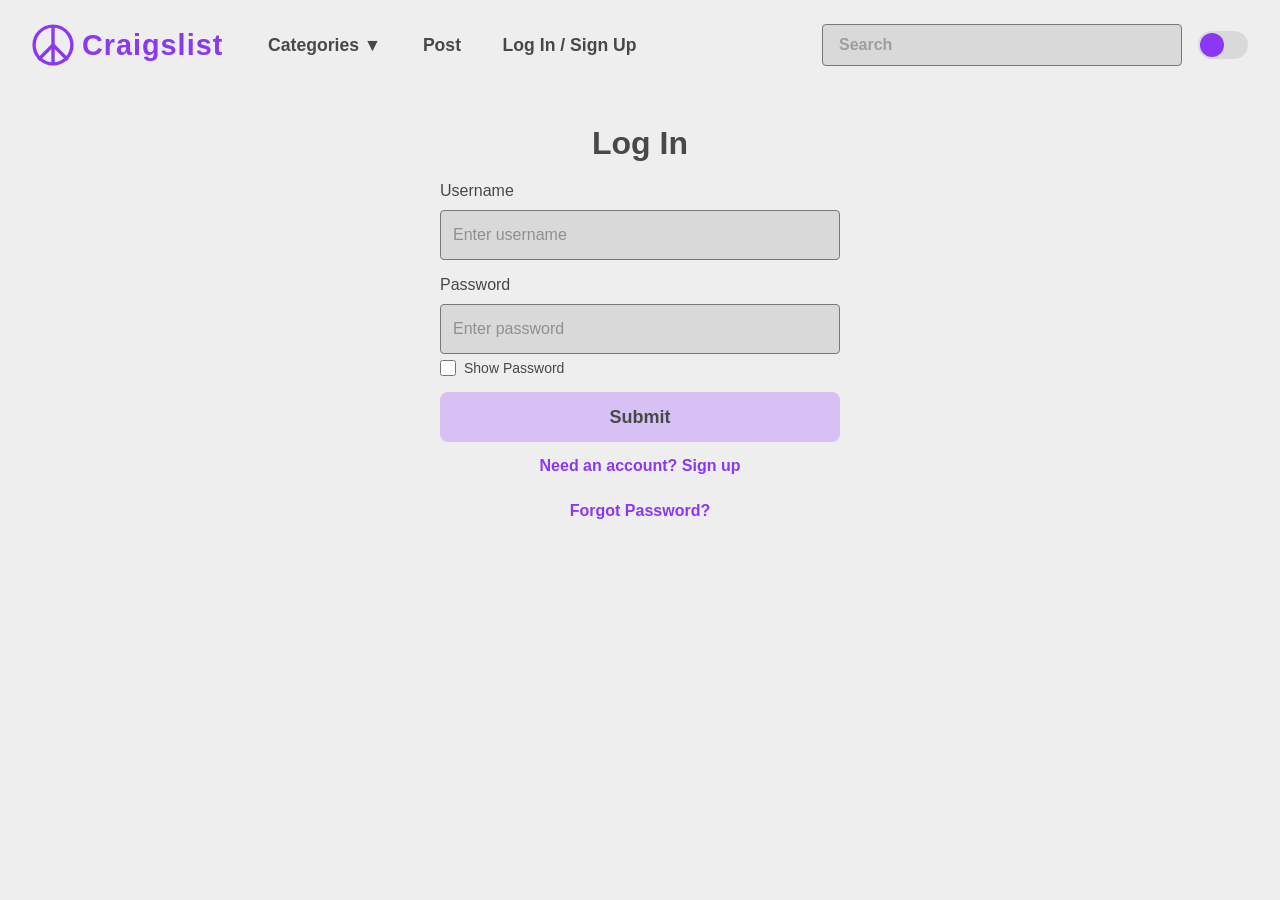
==== commit 74a9ade9: "Forget and change password" ====
--- a/account.html
+++ b/account.html
@@ -95,9 +95,43 @@
                 <div class="form-actions" style="flex-direction: column; gap: 15px; margin-top: 10px;">
                     <button type="submit" class="post-btn" style="width: 100%;">Submit</button>
                     <a href="#" id="toggle-auth" style="color: var(--logo-color); font-weight: bold; text-decoration: none; text-align: center;">Need an account? Sign up</a>
+                <!-- Forgot Password Link -->
+                <a href="#" id="forgot-password-link" class="login-only">
+                    Forgot Password?
+                </a>
                 </div>
                 <p id="auth-message" style="color: #ff4444; margin-top: 15px; text-align: center; font-weight: bold;"></p>
             </form>
+            
+            <!-- Forgot Password Section -->
+            <div id="forgot-password-panel" hidden>
+                <p class="account-help-text">
+                    Enter your email to request a password reset.
+                </p>
+
+                <form id="forgot-password-form" novalidate>
+                    <div class="form-group">
+                        <label for="recovery-email">Email Address *</label>
+
+                        <input type="email" id="recovery-email"
+                            placeholder="Enter your account email"
+                            autocomplete="email" required>
+
+                        <p id="recovery-feedback"
+                            class="password-feedback" aria-live="polite"></p>
+                    </div>
+
+                    <button type="submit" class="post-btn">
+                        Request Password Reset
+                    </button>
+
+                    <p id="recovery-message" role="status"></p>
+                </form>
+
+                <a href="#" id="back-to-login" class="back-login">
+                    Back to Log In
+                </a>
+            </div>
         </div>
 
 <!-- Account Dashboard -->
@@ -120,6 +154,12 @@
 
             <button type="button" class="account-tab"
                 data-panel="details-panel">Account Details</button>
+
+            <!-- Change Password Menu -->
+            <button type="button" class="account-tab"
+                data-panel="password-panel">
+                Change Password
+            </button>
 
             <button type="button" class="account-tab"
                 data-panel="settings-panel">Settings</button>
@@ -195,6 +235,68 @@
                 </form>
             </section>
 
+            <!-- Change Password Section -->
+            <section id="password-panel" class="account-panel" hidden>
+
+                <h2>Change Password</h2>
+                <p>Update the password for your account.</p>
+
+                <form id="change-password-form" novalidate>
+
+                    <!-- Current Password -->
+                    <div class="form-group">
+                        <label for="current-password">Current Password *</label>
+
+                        <input type="password" id="current-password"
+                            placeholder="Enter current password"
+                            autocomplete="current-password" required>
+
+                        <p id="current-password-feedback"
+                            class="password-feedback" aria-live="polite"></p>
+                    </div>
+
+                    <!-- New Password -->
+                    <div class="form-group">
+                        <label for="new-password">New Password *</label>
+
+                        <input type="password" id="new-password"
+                            placeholder="Enter new password"
+                            autocomplete="new-password" required>
+
+                        <p id="new-password-feedback"
+                            class="password-feedback" aria-live="polite"></p>
+                    </div>
+
+                    <!-- Confirm New Password -->
+                    <div class="form-group">
+                        <label for="confirm-new-password">
+                            Confirm New Password *
+                        </label>
+
+                        <input type="password" id="confirm-new-password"
+                            placeholder="Confirm new password"
+                            autocomplete="new-password" required>
+
+                        <p id="confirm-new-password-feedback"
+                            class="password-feedback" aria-live="polite"></p>
+                    </div>
+
+                    <!-- Show Passwords -->
+                    <label class="change-show-password">
+                        <input type="checkbox" id="show-change-passwords">
+                        Show Passwords
+                    </label>
+
+                    <!-- Save -->
+                    <button type="submit" class="post-btn">
+                        Update Password
+                    </button>
+
+                    <p id="change-password-message" role="status"></p>
+
+                </form>
+            </section>
+
             <!-- Settings -->
             <section id="settings-panel" class="account-panel" hidden>
                 <h2>Settings</h2>
--- a/css/styles.css
+++ b/css/styles.css
@@ -226,7 +226,7 @@
 }
 
 .categories-list {
-max-height: 250px;
+max-height: none;
 overflow-y: auto;
 }
 
@@ -518,21 +518,47 @@
 gap: 0.375rem;
 }
 
+
+/* Listing Tags / Badges */
+
 .badge {
-display: inline-flex;
-align-items: center;
-gap: 0.35rem;
-background-color: color-mix(in srgb, var(--secondary-color) 12%, transparent);
-color: var(--text-color);
-border: 1px solid color-mix(in srgb, var(--secondary-color) 30%, transparent 70%);
-padding: 0.15rem 0.5rem;
-border-radius: 999px;
-font-size: 0.5rem;
-font-weight: 600;
-line-height: 1.2;
-cursor: default;
-user-select: none;
-}
+    display: inline-flex;
+    align-items: center;
+    gap: 6px;
+
+    /* Make tags easier to read */
+    font-size: 14px;
+    font-weight: 600;
+    line-height: 1.4;
+
+    /* Give each tag more space */
+    padding: 8px 14px;
+    border-radius: 20px;
+
+    background-color: var(--secondary-color);
+    color: var(--text-color);
+    border: 1px solid var(--image-placehold);
+
+    cursor: default;
+    user-select: none;
+}
+
+/* Space between multiple tags */
+.meta-badges {
+    display: flex;
+    flex-wrap: wrap;
+    align-items: center;
+    gap: 10px;
+}
+
+/* Keep tags readable on phones */
+@media (max-width: 767px) {
+    .badge {
+        font-size: 14px;
+        padding: 8px 12px;
+    }
+}
+
 
 .desktop-actions {
 display: none;
@@ -641,6 +667,20 @@
 font-size: 0.8rem;
 color: var(--text-color);
 opacity: 0.75;
+}
+
+.item-meta-row {
+    display: flex;
+    justify-content: space-between;
+    align-items: center;
+    width: 100%;
+    margin-top: 2px;
+}
+
+.item-date {
+    font-size: 0.75rem;
+    color: var(--text-color);
+    opacity: 0.6;
 }
 
 /* Auto-complete Dropdown row styling */
@@ -787,15 +827,19 @@
     color: var(--logo-color);
 }
 
-input, select, textarea {
+input:not([type="checkbox"]):not([type="radio"]), select, textarea {
     border: 1px solid var(--image-placehold); 
     border-radius: 4px;
     outline: none; 
 }
 
-input:focus, select:focus, textarea:focus {
+input:not([type="checkbox"]):not([type="radio"]):focus, select:focus, textarea:focus {
     border-color: var(--logo-color); 
     box-shadow: 0 0 5px color-mix(in srgb, var(--logo-color) 30%, transparent); 
+}
+
+body.has-hero-search .brand-link {
+    visibility: hidden !important;
 }
 
 @keyframes loadingSpin {
@@ -830,7 +874,10 @@
     background: none;
     box-shadow: none;
     padding: 0;
-}
+    margin-left: 2rem;
+    margin-right: auto;
+}
+
 
 .nav-menu > ul {
     flex-direction: row;
@@ -914,5 +961,133 @@
     gap: 2rem 1.5rem;
 }
 
-
-}+.hide-on-desktop {
+    display: none !important;
+}
+}
+
+
+/* Delete Listing Confirmation Form */
+
+.delete-dialog {
+    width: calc(100% - 32px);
+    max-width: 440px;
+    padding: 25px;
+    border: none;
+    border-radius: 10px;
+    background-color: var(--background-color);
+    color: var(--text-color);
+    box-shadow: 0 10px 35px rgba(0, 0, 0, 0.3);
+    margin: auto;
+}
+
+/* Dark background behind the confirmation */
+.delete-dialog::backdrop {
+    background-color: rgba(0, 0, 0, 0.6);
+}
+
+.delete-dialog h2 {
+    font-size: 24px;
+    margin-bottom: 12px;
+}
+
+.delete-dialog p {
+    font-size: 14px;
+    line-height: 1.5;
+}
+
+.delete-form-group {
+    margin-top: 20px;
+}
+
+.delete-form-group label {
+    display: block;
+    margin-bottom: 8px;
+    font-weight: bold;
+}
+
+#delete-confirm-text {
+    width: 100%;
+    padding: 13px;
+    border: 2px solid var(--secondary-color);
+    border-radius: 6px;
+    background-color: var(--secondary-color);
+    color: var(--text-color);
+    font-size: 16px;
+}
+
+/* Input border when confirmation is incorrect */
+#delete-confirm-text.delete-invalid {
+    border-color: #D93025;
+}
+
+/* Input border when confirmation is correct */
+#delete-confirm-text.delete-valid {
+    border-color: #188038;
+}
+
+/* Message directly below the input */
+.delete-feedback {
+    min-height: 20px;
+    margin-top: 8px;
+    font-size: 14px;
+}
+
+.delete-feedback.error {
+    color: #B42318;
+}
+
+.delete-feedback.success {
+    color: #166534;
+}
+
+body.dark-mode .delete-feedback.error {
+    color: #FF9999;
+}
+
+body.dark-mode .delete-feedback.success {
+    color: #86EFAC;
+}
+
+/* Cancel and Delete buttons */
+.delete-actions {
+    display: flex;
+    gap: 12px;
+    margin-top: 20px;
+}
+
+.delete-cancel-btn,
+.delete-confirm-btn {
+    flex: 1;
+    padding: 13px;
+    border: none;
+    border-radius: 8px;
+    font-size: 15px;
+    font-weight: bold;
+    cursor: pointer;
+}
+
+.delete-cancel-btn {
+    background-color: var(--secondary-color);
+    color: var(--text-color);
+}
+
+.delete-confirm-btn {
+    background-color: #D93025;
+    color: white;
+}
+
+.delete-cancel-btn:hover {
+    background-color: var(--highlight);
+}
+
+.delete-confirm-btn:hover {
+    background-color: #B3261E;
+}
+
+.delete-confirm-btn:disabled {
+    opacity: 0.6;
+    cursor: wait;
+}
+
+
--- a/css/form.css
+++ b/css/form.css
@@ -554,3 +554,154 @@
 }
 
 
+/* Inline Form Validation */
+
+/* Messages displayed below each field */
+.inline-feedback {
+    font-size: 14px;
+    line-height: 1.35;
+    margin: 3px 0 0;
+}
+
+/* Hide the message when there's nothing to show */
+.inline-feedback:empty {
+    display: none;
+}
+
+/* Error message */
+.inline-feedback.error {
+    color: #B42318;
+}
+
+/* Correct input message */
+.inline-feedback.success {
+    color: #166534;
+}
+
+/* Dark mode message colors */
+body.dark-mode .inline-feedback.error {
+    color: #FF9999;
+}
+
+body.dark-mode .inline-feedback.success {
+    color: #86EFAC;
+}
+
+/* Red border when something is wrong */
+#auth-form .field-error,
+#listing-form .field-error {
+    outline: 2px solid #D93025;
+    outline-offset: -2px;
+}
+
+/* Green border when the field is correct */
+#auth-form .field-valid,
+#listing-form .field-valid {
+    outline: 2px solid #188038;
+    outline-offset: -2px;
+}
+
+
+/* Change Password and Forgot Password */
+
+#forgot-password-panel[hidden],
+#auth-form[hidden] {
+    display: none;
+}
+
+#forgot-password-panel {
+    max-width: 400px;
+    margin: 20px auto;
+}
+
+.account-help-text {
+    margin-bottom: 20px;
+    line-height: 1.5;
+}
+
+/* Inline messages for password fields */
+.password-feedback {
+    font-size: 14px;
+    line-height: 1.4;
+    margin-top: 4px;
+}
+
+.password-feedback:empty {
+    display: none;
+}
+
+.password-feedback.error {
+    color: #B42318;
+}
+
+.password-feedback.success {
+    color: #166534;
+}
+
+body.dark-mode .password-feedback.error {
+    color: #FF9999;
+}
+
+body.dark-mode .password-feedback.success {
+    color: #86EFAC;
+}
+
+/* Red border for incorrect information */
+.password-invalid {
+    outline: 2px solid #D93025;
+}
+
+/* Green border for correct information */
+.password-valid {
+    outline: 2px solid #188038;
+}
+
+/* Show Password checkbox */
+.change-show-password {
+    display: flex;
+    align-items: center;
+    gap: 10px;
+    margin: 15px 0 20px;
+    cursor: pointer;
+}
+
+.change-show-password input {
+    width: 18px;
+    height: 18px;
+    accent-color: var(--logo-color);
+}
+
+/* Keep buttons consistent with the project */
+#change-password-form .post-btn,
+#forgot-password-form .post-btn {
+    width: 100%;
+    margin-top: 10px;
+}
+
+/* Confirmation messages */
+#change-password-message,
+#recovery-message {
+    margin-top: 15px;
+    line-height: 1.5;
+    color: var(--text-color);
+}
+
+/* Forgot Password link */
+#forgot-password-link,
+.back-login {
+    display: block;
+    margin-top: 12px;
+    text-align: center;
+    color: var(--logo-color);
+    font-weight: bold;
+    text-decoration: none;
+}
+
+#forgot-password-link:hover,
+.back-login:hover {
+    text-decoration: underline;
+}
+
+
+
+
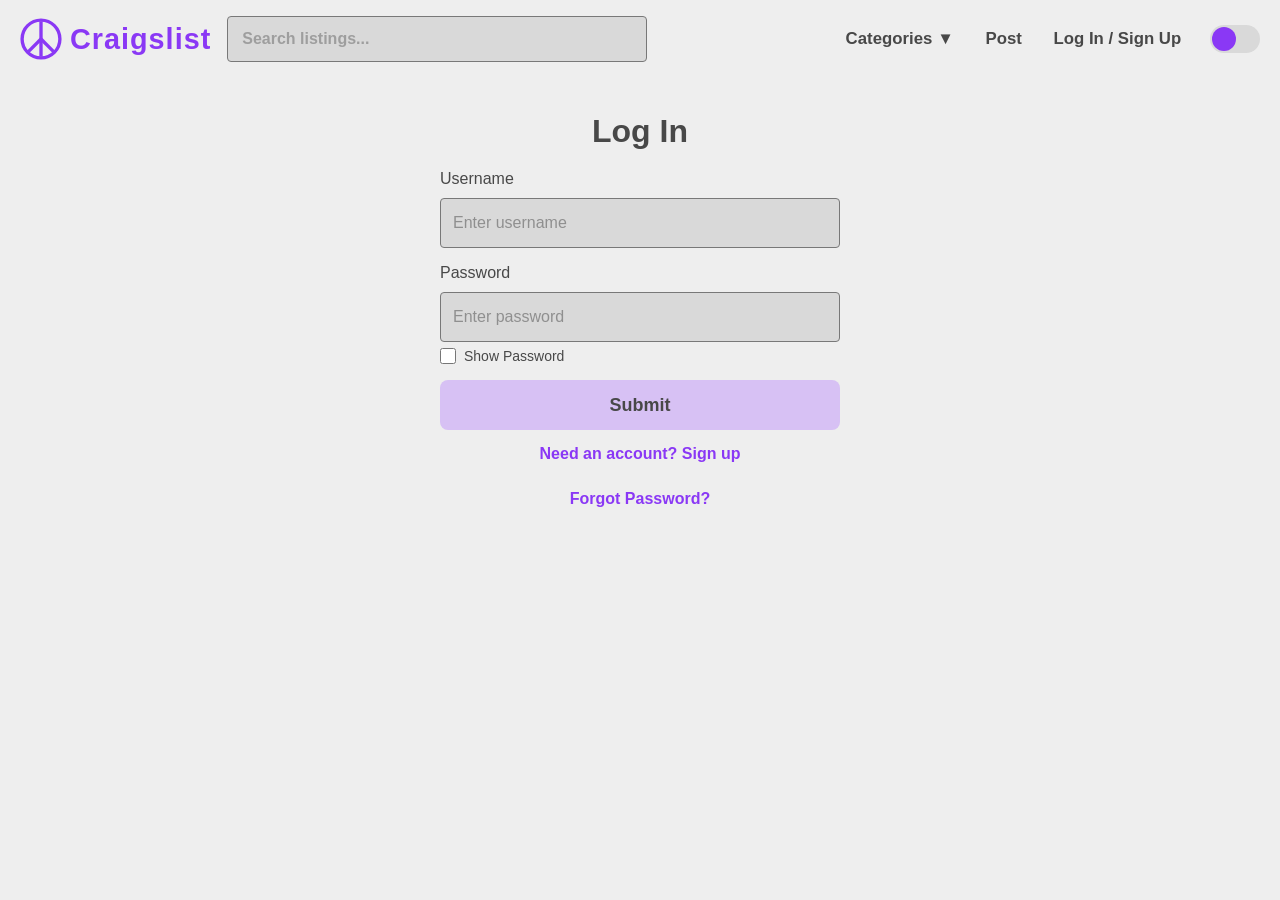
==== commit 6892c96e: "Upgraded the demo listings, made the home menu more consistent." ====
--- a/account.html
+++ b/account.html
@@ -316,6 +316,7 @@
     </main>
 
     <script src="js/HTMLInclude.min.js"></script>
+    <script src="js/seedData.js"></script>
     <script src="js/script.js"></script>
 </body>
 </html>
--- a/css/styles.css
+++ b/css/styles.css
@@ -61,7 +61,7 @@
 border-radius: 2px;
 }
 
-.nav-menu {
+/*.nav-menu {
 display: none;
 position: absolute;
 top: 70px;
@@ -71,20 +71,20 @@
 border-radius: 8px;
 box-shadow: 0 4px 6px rgba(0,0,0,0.1);
 z-index: 99;
-}
-
-.nav-menu.active {
+}*/
+
+/*.nav-menu.active {
 display: block;
-}
-
-.nav-menu > ul {
+}*/
+
+/*.nav-menu > ul {
 list-style: none;
 display: flex;
 flex-direction: column;
 gap: 1rem;
-}
-
-.nav-menu a {
+}*/
+
+/*.nav-menu a {
 text-decoration: none;
 color: var(--text-color);
 font-weight: bold;
@@ -93,7 +93,7 @@
 border-radius: 6px;
 transition: background-color 0.2s ease, color 0.2s ease;
 display: inline-block;
-}
+}*/
 
 .nav-menu a:hover {
 background-color: var(--highlight);
@@ -216,14 +216,14 @@
 position: relative;
 }
 
-.nav-menu .dropdown-menu {
+/*.nav-menu .dropdown-menu {
 position: relative;
 box-shadow: none;
 background-color: var(--background-color);
 margin-top: 0.8rem;
 width: 100%;
 border-radius: 4px;
-}
+}*/
 
 .categories-list {
 max-height: none;
@@ -235,10 +235,10 @@
 }
 
 .nav-menu .categories-list li a {
-display: block;
-padding: 1rem 1.2rem;
-font-size: inherit;
-border-radius: 0;
+    display: block;
+    padding: 0.85rem 1.2rem;
+    font-size: 0.95rem;
+    border-radius: 0;
 }
 
 .nav-menu .categories-list li a:hover {
@@ -556,6 +556,84 @@
     .badge {
         font-size: 14px;
         padding: 8px 12px;
+    }
+    .results-page h1 {
+        font-size: 1.4rem;
+    }
+
+    /* Dimmed Backdrop */
+    .nav-backdrop {
+        display: block;
+        position: fixed;
+        inset: 0;
+        background: rgba(0, 0, 0, 0.5);
+        backdrop-filter: blur(2px);
+        opacity: 0;
+        visibility: hidden;
+        transition: opacity 0.25s ease, visibility 0.25s ease;
+        z-index: 998;
+    }
+
+    .nav-backdrop.active {
+        opacity: 1;
+        visibility: visible;
+    }
+
+    /* Full-Height Slide-Over Panel 
+    .nav-menu {
+        position: fixed;
+        top: 0;
+        left: 0;
+        bottom: 0;
+        height: 100vh;
+        height: 100dvh;
+        width: min(82vw, 320px);
+        margin: 0;
+        border-radius: 0;
+        box-sizing: border-box;
+        background-color: var(--background-color);
+        box-shadow: 4px 0 24px rgba(0, 0, 0, 0.2);
+        transform: translateX(-100%);
+        transition: transform 0.28s cubic-bezier(0.16, 1, 0.3, 1);
+        z-index: 999;
+        overflow-y: auto;
+        padding: 0 1.25rem 2rem;
+        display: flex;
+        flex-direction: column;
+    }*/
+
+    .nav-menu.active {
+        transform: translateX(0);
+    }
+
+    /* Top Bar inside Drawer */
+    .mobile-nav-header {
+        display: flex;
+        justify-content: space-between;
+        align-items: center;
+        padding: 1.1rem 0;
+        margin-bottom: 0.75rem;
+        border-bottom: 1px solid var(--secondary-color);
+    }
+
+    .mobile-nav-title {
+        font-weight: 700;
+        font-size: 1.1rem;
+        color: var(--text-color);
+    }
+
+    .nav-close-btn {
+        background: var(--secondary-color);
+        color: var(--text-color);
+        border: none;
+        width: 34px;
+        height: 34px;
+        border-radius: 50%;
+        font-size: 1rem;
+        cursor: pointer;
+        display: flex;
+        align-items: center;
+        justify-content: center;
     }
 }
 
@@ -868,28 +946,69 @@
 @media (min-width: 768px) {
 .hamburger { display: none; }
 
-.nav-menu {
+.nav-menu, body.has-zero-search .nav-menu {
     display: block;
-    position: static;
-    background: none;
-    box-shadow: none;
-    padding: 0;
-    margin-left: 2rem;
-    margin-right: auto;
+        position: static;
+        background: none;
+        box-shadow: none;
+        padding: 0;
+        margin: 0 0 0 auto;
+        flex: 0 0 auto;
+        transform: none;
+        height: auto;
+        width: auto;
+        overflow: visible;
 }
 
 
 .nav-menu > ul {
-    flex-direction: row;
-    gap: 1rem; 
-    align-items: center;
-}
-
-.nav-menu .dropdown-menu {
+    list-style: none;
+        display: flex;
+        flex-direction: row;
+        align-items: center;
+        gap: 12px;
+        margin: 0;
+        padding: 0;
+}
+
+/*.nav-menu .dropdown-menu {
     position: absolute;
     width: 220px;
     box-shadow: 0 8px 16px rgba(0,0,0,0.2);
     background-color: var(--secondary-color);
+}*/
+
+.nav-menu a {
+    text-decoration: none;
+    color: var(--text-color);
+    font-weight: bold;
+    font-size: 16px;
+    padding: 8px 12px;
+    border-radius: 6px;
+    display: inline-flex;
+    align-items: center;
+    gap: 5px;
+}
+
+body.has-hero-search .theme-toggle {
+    margin-left: 0;
+}
+
+.nav-menu .dropdown-menu {
+    position: absolute;
+    top: 100%;
+    left: 0;
+    width: 220px;
+    box-shadow: 0 8px 16px rgba(0, 0, 0, 0.2);
+    background-color: var(--secondary-color);
+}
+
+.nav-menu .hide-on-desktop {
+    display: list-item !important;
+}
+
+body.has-hero-search .header-left {
+    display: none;
 }
 
 .action-buttons {
@@ -1090,4 +1209,468 @@
     cursor: wait;
 }
 
-
+/* Keep the homepage logo inside the screen */
+
+.logo-container {
+    max-width: 100%;
+    min-width: 0;
+    justify-content: center;
+}
+
+.logo-container .peace-icon {
+    width: clamp(50px, 8vw, 90px);
+    height: auto;
+    flex-shrink: 0;
+    display: block;
+}
+
+.logo-container .logo-text {
+    font-size: clamp(2rem, 5vw, 4rem);
+    min-width: 0;
+}
+
+/* Smaller logo spacing on phones */
+@media (max-width: 420px) {
+    .logo-container {
+        gap: 8px;
+    }
+
+    .logo-container .logo-text {
+        font-size: clamp(1.7rem, 7.5vw, 2.5rem);
+    }
+}
+
+
+/* Categories on the homepage */
+
+.home-categories {
+    width: 100%;
+    margin-top: 30px;
+}
+
+.home-categories h2 {
+    text-align: center;
+    font-size: 22px;
+    margin-bottom: 18px;
+    color: var(--text-color);
+}
+
+.home-category-grid {
+    display: grid;
+    grid-template-columns: repeat(3, minmax(0, 1fr));
+    gap: 12px;
+}
+
+/* Each category is a clickable link */
+.home-category-grid a {
+    display: flex;
+    align-items: center;
+    justify-content: center;
+    min-height: 50px;
+    padding: 12px 8px;
+
+    background-color: var(--secondary-color);
+    color: var(--text-color);
+    text-decoration: none;
+    text-align: center;
+    font-size: 15px;
+    font-weight: bold;
+
+    border-radius: 8px;
+    transition: background-color 0.2s ease;
+}
+
+.home-category-grid a:hover,
+.home-category-grid a:focus-visible {
+    background-color: var(--highlight);
+}
+
+.home-category-grid a:focus-visible {
+    outline: 2px solid var(--logo-color);
+    outline-offset: 2px;
+}
+
+/* Two categories per row on mobile */
+@media (max-width: 767px) {
+    .home-category-grid {
+        grid-template-columns: repeat(2, minmax(0, 1fr));
+    }
+
+    .home-categories h2 {
+        font-size: 20px;
+    }
+
+    .home-category-grid a {
+        font-size: 14px;
+    }
+}
+
+/* X button for Reply and Saved */
+
+#reply-btn-desktop,
+#reply-btn-mobile,
+#save-btn {
+    position: relative;
+    overflow: visible;
+}
+
+/* Show X only when Reply is open or item is Saved */
+#reply-btn-desktop.reply-open::after,
+#reply-btn-mobile.reply-open::after,
+#save-btn.saved::after {
+    content: "×";
+
+    position: absolute;
+    top: -8px;
+    right: -8px;
+
+    width: 24px;
+    height: 24px;
+
+    display: flex;
+    align-items: center;
+    justify-content: center;
+
+    border-radius: 50%;
+    border: 1px solid var(--text-color);
+
+    background-color: var(--background-color);
+    color: var(--text-color);
+
+    font-size: 18px;
+    font-weight: bold;
+    line-height: 1;
+
+    /* Clicking the X activates its parent button */
+    pointer-events: none;
+}
+
+/* Better Homepage and Header Layout */
+
+/* Keep header items together */
+header {
+    width: 100%;
+    max-width: 1360px;
+    margin: 0 auto;
+    padding: 16px 20px;
+    gap: 16px;
+    align-items: center;
+}
+
+.header-left,
+.theme-toggle {
+    flex-shrink: 0;
+}
+
+/* Search closer to the logo on other pages */
+.header-search {
+    flex: 1 1 220px;
+    max-width: 420px;
+    min-width: 0;
+    margin: 0;
+}
+
+.header-search .search-input {
+    min-height: 46px;
+    padding: 10px 14px;
+    font-size: 16px;
+}
+
+/* The homepage already has a larger search */
+body.has-hero-search .header-search {
+    display: none !important;
+}
+
+/* Remove the empty space from the hidden header logo */
+body.has-hero-search .brand-link {
+    display: none !important;
+}
+
+/* Make homepage content start higher */
+body.has-hero-search .center-content {
+    flex: 1;
+    display: flex;
+    flex-direction: column;
+    align-items: center;
+    justify-content: center;
+
+    width: 100%;
+    max-width: 760px;
+    margin: 0 auto;
+    padding: 2rem 20px;
+}
+
+body.has-hero-search .logo-container {
+    margin-bottom: 24px;
+}
+
+body.has-hero-search .search-container {
+    margin-bottom: 12px;
+}
+
+/* Browse categories below search */
+body.has-hero-search .home-categories {
+    width: 100%;
+    margin-top: 12px;
+    margin-bottom: 24px;
+}
+
+body.has-hero-search .home-categories h2 {
+    font-size: 22px;
+    text-align: center;
+    margin-bottom: 16px;
+}
+
+body.has-hero-search .home-category-grid {
+    width: 100%;
+    max-width: 640px;
+    margin: 0 auto;
+    display: grid;
+    grid-template-columns: repeat(3, minmax(0, 1fr));
+    gap: 12px;
+}
+
+body.has-hero-search .home-category-grid a {
+    min-height: 52px;
+    padding: 12px;
+    font-size: 15px;
+}
+
+/* Make Create Listing stand out */
+body.has-hero-search .action-buttons .btn {
+    background-color: var(--logo-color);
+    color: white;
+    min-height: 48px;
+}
+
+body.has-hero-search .action-buttons .btn:hover {
+    background-color: var(--highlight);
+    color: var(--text-color);
+}
+
+/* Desktop header */
+@media (min-width: 768px) {
+    .nav-menu {
+        margin: 0 0 0 auto;
+        flex: 0 0 auto;
+    }
+
+    .nav-menu > ul {
+        gap: 6px;
+    }
+
+    .nav-menu a {
+        text-decoration: none;
+        color: var(--text-color);
+        font-weight: bold;
+        font-size: 1.05rem;
+        padding: 0.65rem 0.8rem;
+        border-radius: 6px;
+        transition: background-color 0.2s ease, color 0.2s ease;
+        display: flex;
+        justify-content: space-between;
+        align-items: center;
+    }
+
+    /* Display Home in the desktop navigation too */
+    .nav-menu .hide-on-desktop {
+        display: list-item !important;
+    }
+
+    /* Homepage doesn't need a second small logo */
+    body.has-hero-search .header-left {
+        display: none;
+    }
+}
+
+/* Tablet screens */
+@media (min-width: 768px) and (max-width: 1023px) {
+    header {
+        flex-wrap: wrap;
+    }
+
+    .header-search {
+        order: 4;
+        flex: 1 1 100%;
+        max-width: 100%;
+    }
+}
+
+/* Mobile screens */
+@media (max-width: 767px) {
+    header {
+        flex-wrap: wrap;
+        padding: 12px 16px;
+        gap: 12px;
+    }
+
+    .header-left {
+        order: 1;
+    }
+
+    .theme-toggle {
+        order: 2;
+        margin-left: auto;
+    }
+
+    /* Search gets its own row on inner pages */
+    .header-search {
+        flex: 1 1 280px;
+        max-width: 480px;
+        min-width: 0;
+        margin: 0;
+}
+
+    /*.nav-menu {
+        top: 68px;
+        left: 16px;
+        right: 16px;
+        max-height: 70vh;
+        overflow-y: auto;
+    }*/
+
+    /* Two category buttons per row on phones */
+    body.has-hero-search .home-category-grid {
+        grid-template-columns: repeat(2, minmax(0, 1fr));
+    }
+
+    body.has-hero-search .home-categories h2 {
+        font-size: 20px;
+    }
+}
+
+/* Space between homepage search and button */
+body.has-hero-search .search-container {
+    margin-bottom: 20px;
+}
+
+/* Homepage Header Size */
+
+@media (min-width: 768px) {
+    body.has-hero-search header {
+        min-height: 78px;
+    }
+}
+
+
+/* Hide mobile drawer header on desktop */
+.mobile-nav-header,
+.nav-backdrop {
+    display: none;
+}
+
+@media (max-width: 767px) {
+    /* Dimmed Backdrop */
+    .nav-backdrop {
+        display: block;
+        position: fixed;
+        inset: 0;
+        background: rgba(0, 0, 0, 0.5);
+        backdrop-filter: blur(2px);
+        opacity: 0;
+        visibility: hidden;
+        transition: opacity 0.25s ease, visibility 0.25s ease;
+        z-index: 998;
+    }
+
+    .nav-backdrop.active {
+        opacity: 1;
+        visibility: visible;
+    }
+
+    /* Full-Height Slide-Over Panel */
+    .nav-menu {
+        position: fixed;
+        top: 0;
+        left: 0;
+        bottom: 0;
+        width: min(82vw, 320px);
+        height: 100vh;
+        height: 100dvh;
+        max-height: none;
+        background-color: var(--background-color);
+        box-shadow: 4px 0 24px rgba(0, 0, 0, 0.2);
+        transform: translateX(-100%);
+        transition: transform 0.28s cubic-bezier(0.16, 1, 0.3, 1);
+        z-index: 999;
+        overflow-y: auto;
+        padding: 1.5rem 1.25rem 2rem;
+        display: block;
+        flex-direction: column;
+    }
+
+    /* Slide into view when active */
+    .nav-menu.active {
+        transform: translateX(0);
+    }
+
+    /* Top Bar inside Drawer */
+    .mobile-nav-header {
+        display: flex;
+        justify-content: space-between;
+        align-items: center;
+        padding: 1.1rem 0;
+        margin-bottom: 0.75rem;
+        border-bottom: 1px solid var(--secondary-color);
+    }
+
+    .mobile-nav-title {
+        font-weight: 700;
+        font-size: 1.1rem;
+        color: var(--text-color);
+    }
+
+    .nav-close-btn {
+        background: var(--secondary-color);
+        color: var(--text-color);
+        border: none;
+        width: 34px;
+        height: 34px;
+        border-radius: 50%;
+        font-size: 1rem;
+        cursor: pointer;
+        display: flex;
+        align-items: center;
+        justify-content: center;
+    }
+
+    /* Stack top-level links vertically inside drawer */
+    .nav-menu > ul {
+        display: flex;
+        flex-direction: column;
+        gap: 0.5rem;
+        padding: 0;
+        margin: 0;
+        list-style: none;
+    }
+
+    .nav-menu > ul > li > a {
+        display: flex;
+        justify-content: space-between;
+        align-items: center;
+        padding: 0.85rem 0.5rem;
+        font-size: 1.05rem;
+        font-weight: 600;
+        color: var(--text-color);
+        text-decoration: none;
+    }
+
+    /* Nested Categories Dropdown inside Drawer */
+    .nav-menu .dropdown-menu {
+        position: relative;
+        box-shadow: none;
+        background-color: var(--secondary-color);
+        margin-top: 0.4rem;
+        width: 100%;
+        border-radius: 8px;
+    }
+
+    .nav-menu a,
+    .nav-menu .categories-list li a {
+        text-decoration: none;
+        color: var(--text-color);
+    }
+}
+
+
+
